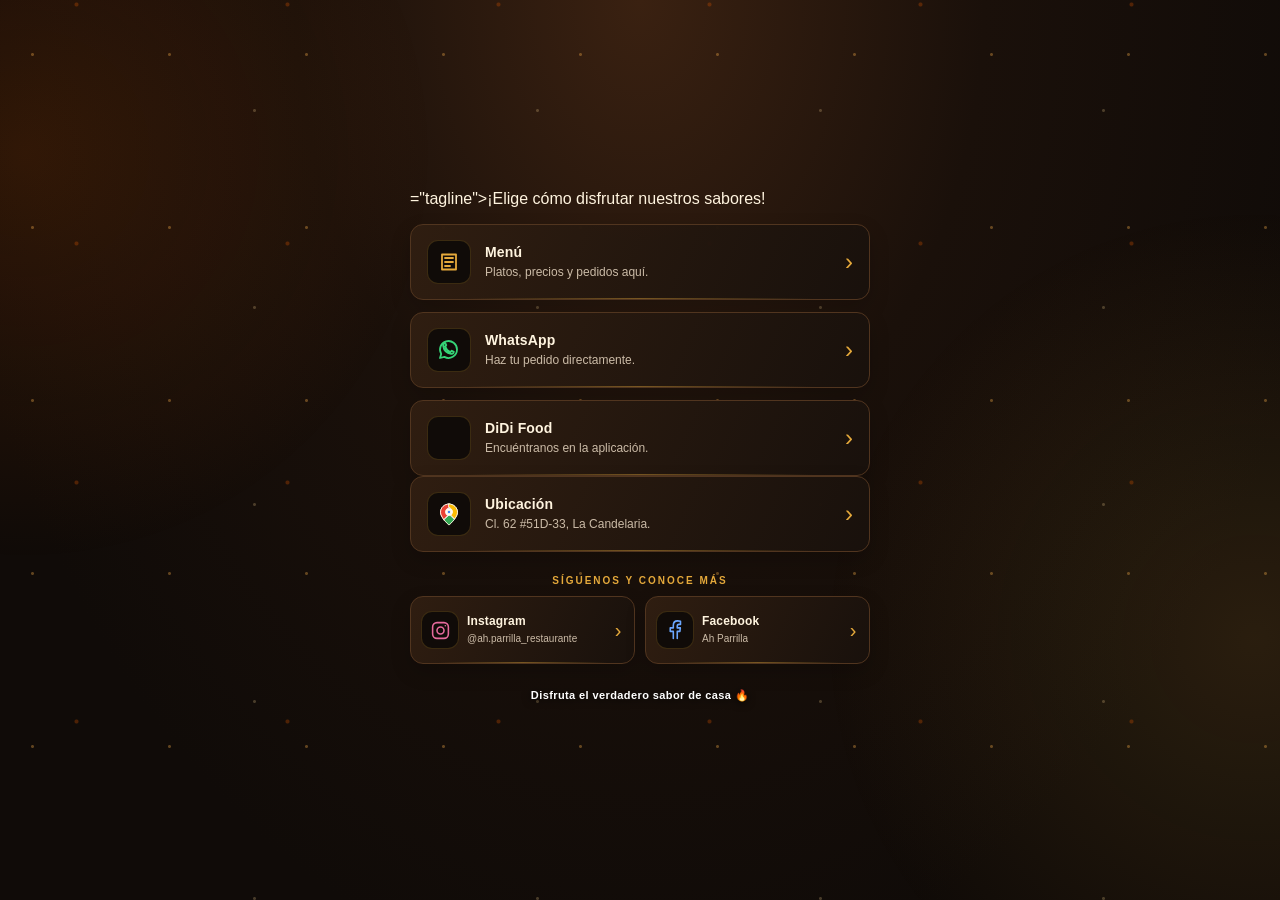
==== enlaces/index.html @ 78e2817c "Corregir bloque del video de fondo en página de enlaces" ====
<!DOCTYPE html>
<html lang="es">
<head>
  <meta charset="UTF-8">
  <meta name="viewport" content="width=device-width, initial-scale=1.0">
  <meta name="theme-color" content="#100b08">
  <meta name="description" content="Encuentra el menú, pide a domicilio por WhatsApp o DiDi Food y sigue a AH Parrilla en redes sociales.">
  <meta http-equiv="Cache-Control" content="no-cache, no-store, must-revalidate">
  <meta http-equiv="Pragma" content="no-cache">
  <meta http-equiv="Expires" content="0">
  <title>AH Parrilla | Pide y conéctate</title>
  <style>
    :root{color-scheme:dark;--bg:#100b08;--panel:#1b120c;--gold:#e5a93b;--orange:#d35400;--cream:#fff4df;--muted:#cbbba7;--line:#51351f}
    *{box-sizing:border-box}
    body{margin:0;min-height:100vh;padding:28px 16px 36px;background:radial-gradient(ellipse at 50% 0%,#3a2111 0%,#1a100a 38%,var(--bg) 78%);color:var(--cream);font-family:Arial,Helvetica,sans-serif;display:flex;justify-content:center;isolation:isolate;overflow-x:hidden}
    body::before,body::after{content:"";position:fixed;inset:-25%;z-index:-1;pointer-events:none}
    body::before{background:radial-gradient(circle at 18% 28%,rgba(211,84,0,.16),transparent 22%),radial-gradient(circle at 82% 64%,rgba(229,169,59,.12),transparent 24%);animation:ambientGlow 9s ease-in-out infinite alternate}
    body::after{opacity:.42;background-image:radial-gradient(circle,rgba(255,181,77,.8) 0 1px,transparent 2px),radial-gradient(circle,rgba(211,84,0,.75) 0 1.5px,transparent 2.5px),radial-gradient(circle,rgba(255,220,151,.55) 0 1px,transparent 2px);background-size:137px 173px,211px 239px,283px 197px;background-position:10px 20px,80px 110px,150px 40px;animation:emberDrift 22s linear infinite}
    .page{width:min(100%,460px);margin:auto;position:relative;z-index:1}
    /* Fuego orgánico en varias capas, con textura turbulenta y profundidad visual. */
    .fire-backdrop{position:fixed;inset:auto 0 0;height:min(54vh,460px);z-index:0;pointer-events:none;overflow:hidden;opacity:.7;perspective:700px;mask-image:linear-gradient(to top,#000 0%,rgba(0,0,0,.96) 57%,transparent 100%);-webkit-mask-image:linear-gradient(to top,#000 0%,rgba(0,0,0,.96) 57%,transparent 100%)}
    .fire-backdrop video{position:absolute;inset:0;width:100%;height:100%;object-fit:cover;object-position:center bottom;filter:saturate(1.15) contrast(1.08)}
    .brand{text-align:center;margin-bottom:24px}
    .brand-mark{width:76px;height:76px;margin:0 auto 13px;border:1px solid rgba(229,169,59,.65);border-radius:50%;display:grid;place-items:center;background:linear-gradient(145deg,#38200e,#120c08);box-shadow:0 0 35px rgba(211,84,0,.2);animation:brandPulse 3.8s ease-in-out infinite}
    .brand-mark svg{width:43px;height:43px}
    .eyebrow{margin:0 0 5px;color:var(--gold);font-size:11px;font-weight:800;letter-spacing:3px}
    h1{margin:0;color:var(--cream);font-family:Georgia,"Times New Roman",serif;font-size:30px;font-weight:700;letter-spacing:1.5px}
    .tagline{margin:9px 0 0;color:var(--muted);font-size:14px;line-height:1.5}
    .links{display:grid;gap:12px}
    .link{position:relative;isolation:isolate;overflow:hidden;min-height:76px;padding:14px 16px;display:flex;align-items:center;gap:14px;border:1px solid var(--line);border-radius:13px;background:linear-gradient(115deg,rgba(48,30,17,.98),rgba(25,17,12,.98));color:var(--cream);text-decoration:none;box-shadow:0 8px 20px rgba(0,0,0,.18);transition:transform .3s ease,border-color .3s ease,background .3s ease,box-shadow .3s ease;animation:linkFloat 6s ease-in-out infinite}
    .link::before{content:"";position:absolute;inset:-30% auto -30% -55%;width:38%;z-index:-1;background:linear-gradient(100deg,transparent,rgba(255,210,132,.17),transparent);transform:skewX(-18deg);animation:linkShine 7s ease-in-out infinite}
    .link::after{content:"";position:absolute;inset:auto 12% 0;height:1px;background:linear-gradient(90deg,transparent,rgba(229,169,59,.8),transparent);opacity:.55;z-index:-1}
    .links .link:nth-child(2){animation-delay:.7s}.links .link:nth-child(3){animation-delay:1.4s}
    .socials .link:nth-child(2){animation-delay:1s}
    .link:hover{transform:translateY(-4px) scale(1.012);border-color:rgba(229,169,59,.9);background:linear-gradient(115deg,rgba(67,39,17,.99),rgba(31,19,11,.99));box-shadow:0 12px 28px rgba(0,0,0,.3),0 0 22px rgba(211,84,0,.2)}
    .link:active{transform:scale(.98);border-color:var(--gold);background:#2a1a0e;box-shadow:0 0 18px rgba(229,169,59,.24)}
    .link:focus-visible{outline:2px solid var(--gold);outline-offset:3px}
    .icon{width:44px;height:44px;flex:0 0 44px;border-radius:11px;display:grid;place-items:center;background:#100b08;border:1px solid rgba(229,169,59,.2)}
    .icon svg{width:24px;height:24px;fill:none;stroke:currentColor;stroke-width:1.8;stroke-linecap:round;stroke-linejoin:round}
    .copy{min-width:0;flex:1}
    .copy strong{display:block;font-size:14px;letter-spacing:.15px;text-transform:capitalize}
    .copy small{display:block;margin-top:4px;color:var(--muted);font-size:12px;line-height:1.35}
    .arrow{color:var(--gold);font-size:24px;line-height:1}
    .menu .icon{color:var(--gold)}
    .whatsapp .icon{color:#35d477}
    .didi .icon{color:#ff8a43}
    .instagram .icon{color:#e66a9c}
    .facebook .icon{color:#6ba7ff}
    .section-label{margin:23px 0 10px;color:var(--gold);font-size:10px;font-weight:800;letter-spacing:2px;text-align:center}
    .socials{display:grid;grid-template-columns:1fr 1fr;gap:10px}
    .socials .link{min-height:68px;padding:11px 10px;gap:8px}
    .socials .icon{width:38px;height:38px;flex:0 0 38px}
    .socials .icon svg{width:21px;height:21px}
    .socials .copy{flex:1;min-width:0;overflow-wrap:anywhere}
    .socials .copy strong{font-size:12px}
    .socials .copy small{font-size:10px;overflow-wrap:anywhere}
    .socials .arrow{flex:0 0 12px;text-align:center;font-size:20px}
    @media(max-width:370px){.socials{grid-template-columns:1fr}}
    footer{margin-top:25px;text-align:center;color:#fff;font-size:11px;font-weight:600;letter-spacing:.4px;text-shadow:0 1px 8px rgba(0,0,0,.9)}
    @keyframes fireDepth{0%{transform:translate3d(-1.5%,0,0) scaleY(.92) skewX(-1deg)}45%{transform:translate3d(1%, -5px,0) scaleY(1.06) skewX(1deg)}100%{transform:translate3d(-.5%,2px,0) scaleY(.97) skewX(-.5deg)}}
    @keyframes corePulse{from{opacity:.58;transform:scaleX(.94)}to{opacity:.95;transform:scaleX(1.05)}}
    @keyframes ambientGlow{from{transform:translate3d(-2%,0,0) scale(1)}to{transform:translate3d(2%,2%,0) scale(1.08)}}
    @keyframes emberDrift{from{transform:translate3d(0,3%,0)}to{transform:translate3d(-2%,-5%,0)}}
    @keyframes brandPulse{0%,100%{box-shadow:0 0 24px rgba(211,84,0,.16),inset 0 0 12px rgba(229,169,59,.04)}50%{box-shadow:0 0 42px rgba(211,84,0,.34),inset 0 0 18px rgba(229,169,59,.12)}}
    @keyframes linkFloat{0%,100%{translate:0 0}50%{translate:0 -2px}}
    @keyframes linkShine{0%,72%,100%{left:-55%;opacity:0}78%{opacity:1}92%{left:125%;opacity:0}}
    @media(prefers-reduced-motion:reduce){*,*::before,*::after{animation:none!important;scroll-behavior:auto!important;transition:none!important}}
  </style>
</head>
<body>
  <div class="fire-backdrop" aria-hidden="true">
    <video autoplay muted loop playsinline preload="metadata">
      <source src="ah-parrilla-fuego.mp4" type="video/mp4">
    </video>
  </div>
  <main class="page">="tagline">¡Elige cómo disfrutar nuestros sabores!</p>
    </header>

    <nav class="links" aria-label="Pedidos y menú">
      <a class="link menu" href="../index.html#carta">
        <span class="icon" aria-hidden="true"><svg viewBox="0 0 24 24"><path d="M5 4.5h14v15H5zM8 8h8M8 12h8M8 16h5"/></svg></span>
        <span class="copy"><strong>Menú</strong><small>Platos, precios y pedidos aquí.</small></span>
        <span class="arrow" aria-hidden="true">›</span>
      </a>
      <a class="link whatsapp" href="https://wa.me/573018259210?text=Hola%20AH%20Parrilla%2C%20quiero%20hacer%20un%20pedido." target="_blank" rel="noopener noreferrer">
        <span class="icon" aria-hidden="true"><svg viewBox="0 0 24 24"><path d="M20 11.5a8.5 8.5 0 0 1-12.6 7.4L3 20l1.2-4.1A8.5 8.5 0 1 1 20 11.5Z"/><path d="M8.5 8.5c.5 3 2 4.5 5 5.5l1.3-1.3 2 1c-.2 1.5-1.3 2.3-2.8 2.1-4.1-.7-7.1-3.7-7.8-7.8-.2-1.5.6-2.6 2.1-2.8l1 2-1.3 1.3Z"/></svg></span>
        <span class="copy"><strong>WhatsApp</strong><small>Haz tu pedido directamente.</small></span>
        <span class="arrow" aria-hidden="true">›</span>
      </a>
      <a class="link didi" href="https://oia.didiglobal.com/dlp/2hWUCP?share_media=WHATSAPP" target="_blank" rel="noopener noreferrer">
        <span class="icon" aria-hidden="true"><img src="https://web.didiglobal.com/images/logos/didi-food-logo-white.svg" alt="" style="width:30px;height:auto;display:block"></span>
        <span class="copy"><strong>DiDi Food</strong><small>Encuéntranos en la aplicación.</small></span>
        <span class="arrow" aria-hidden="true">›</span>
      </a>
    </nav>

    <nav class="links" aria-label="Ubicación">
      <a class="link ubicacion" href="https://www.google.com/maps/search/?api=1&query=Cl.%2062%20%2351D-33%2C%20La%20Candelaria%2C%20Medell%C3%ADn" target="_blank" rel="noopener noreferrer">
        <span class="icon maps-icon" aria-hidden="true"><svg viewBox="0 0 48 48" role="img">
          <path d="M24 4C14.6 4 7 11.4 7 20.6 7 31.7 24 46 24 46s17-14.3 17-25.4C41 11.4 33.4 4 24 4Z" fill="#4285F4"/>
          <path d="M24 4C14.6 4 7 11.4 7 20.6c0 4.7 3.2 10.1 6.8 14.8l8.1-9.1c-5.1-4.5-5.5-11.5 2.1-15.3Z" fill="#EA4335"/>
          <path d="M24 4c9.4 0 17 7.4 17 16.6 0 4.2-2.6 9-5.8 13.3l-8.4-8.6c5.2-5.1 4.2-11.7-2.8-14.9Z" fill="#FBBC04"/>
          <path d="M13.8 35.4C18.2 41.1 24 46 24 46s6.1-5.1 10.7-11.2l-9.8-9.4-11.1 10Z" fill="#34A853"/>
          <circle cx="24" cy="20" r="7" fill="#fff"/>
          <circle cx="24" cy="20" r="3.5" fill="#4285F4"/>
        </svg></span>
        <span class="copy"><strong>Ubicación</strong><small>Cl. 62 #51D-33, La Candelaria.</small></span>
        <span class="arrow" aria-hidden="true">›</span>
      </a>
    </nav>

    <p class="section-label">SÍGUENOS Y CONOCE MÁS</p>
    <nav class="socials" aria-label="Redes sociales">
      <a class="link instagram" href="https://www.instagram.com/ah.parrilla_restaurante/" target="_blank" rel="noopener noreferrer">
        <span class="icon" aria-hidden="true"><svg viewBox="0 0 24 24"><rect x="3" y="3" width="18" height="18" rx="5"/><circle cx="12" cy="12" r="4"/><path d="M17.5 6.5h.01"/></svg></span>
        <span class="copy"><strong>Instagram</strong><small>@ah.parrilla_restaurante</small></span>
        <span class="arrow" aria-hidden="true">›</span>
      </a>
      <a class="link facebook" href="https://www.facebook.com/share/1LySK3P2we/?mibextid=wwXIfr" target="_blank" rel="noopener noreferrer">
        <span class="icon" aria-hidden="true"><svg viewBox="0 0 24 24"><path d="M14 21v-8h3l.5-4H14V7c0-1.2.4-2 2-2h1.7V1.5C17 1.3 15.8 1 14.4 1 11.4 1 9.5 2.8 9.5 6.2V9H6v4h3.5v8"/></svg></span>
        <span class="copy"><strong>Facebook</strong><small>Ah Parrilla</small></span>
        <span class="arrow" aria-hidden="true">›</span>
      </a>
    </nav>
    <footer>Disfruta el verdadero sabor de casa 🔥</footer>
  </main>

  <script>
    // Esta página también limpia registros antiguos que puedan servir una versión guardada.
    window.addEventListener('load', async () => {
      try {
        if ('serviceWorker' in navigator) {
          const registros = await navigator.serviceWorker.getRegistrations();
          await Promise.all(registros.map(registro => registro.unregister()));
        }
        if ('caches' in window) {
          const nombres = await caches.keys();
          await Promise.all(nombres.map(nombre => caches.delete(nombre)));
        }
      } catch (error) {
        console.warn('No fue posible limpiar la caché anterior.', error);
      }
    });
  </script>
</body>
</html>
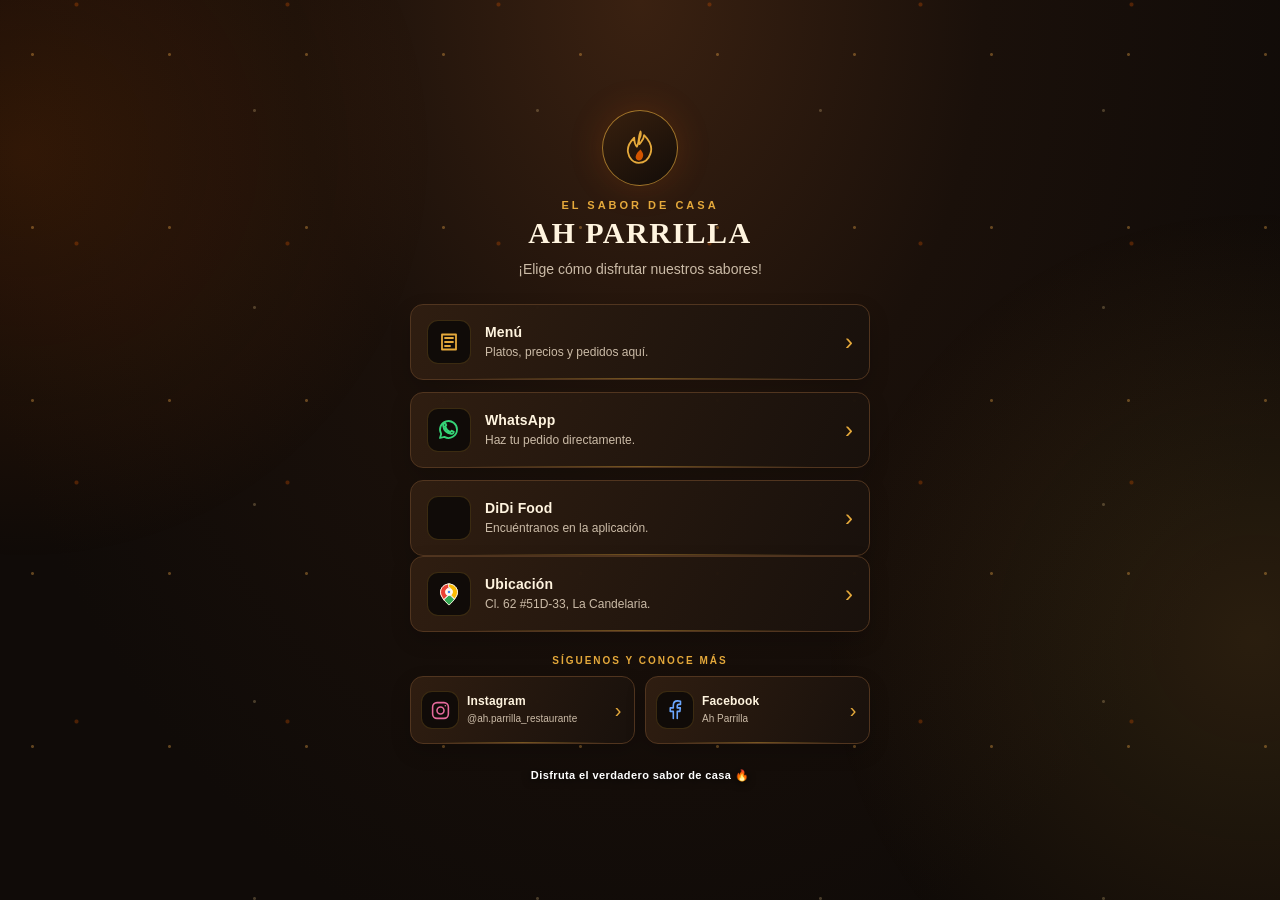
==== commit 90c5fcc9: "Restaurar encabezado de marca en página de enlaces" ====
--- a/enlaces/index.html
+++ b/enlaces/index.html
@@ -73,7 +73,17 @@
       <source src="ah-parrilla-fuego.mp4" type="video/mp4">
     </video>
   </div>
-  <main class="page">="tagline">¡Elige cómo disfrutar nuestros sabores!</p>
+  <main class="page">
+    <header class="brand">
+      <div class="brand-mark" aria-hidden="true">
+        <svg viewBox="0 0 48 48" fill="none" xmlns="http://www.w3.org/2000/svg">
+          <path d="M24 5c2 7-4 8-1 14 2-3 5-5 5-10 7 7 10 13 7 21-2 6-7 10-13 10S11 35 10 28c-1-6 2-11 7-16 0 6 1 8 3 10 3-5 1-10 4-17Z" stroke="#E5A93B" stroke-width="2" stroke-linejoin="round"/>
+          <path d="M24 25c3 4 4 6 2 10-1 2-3 3-5 2-4-2-3-7 3-12Z" fill="#D35400"/>
+        </svg>
+      </div>
+      <p class="eyebrow">EL SABOR DE CASA</p>
+      <h1>AH PARRILLA</h1>
+      <p class="tagline">¡Elige cómo disfrutar nuestros sabores!</p>
     </header>
 
     <nav class="links" aria-label="Pedidos y menú">
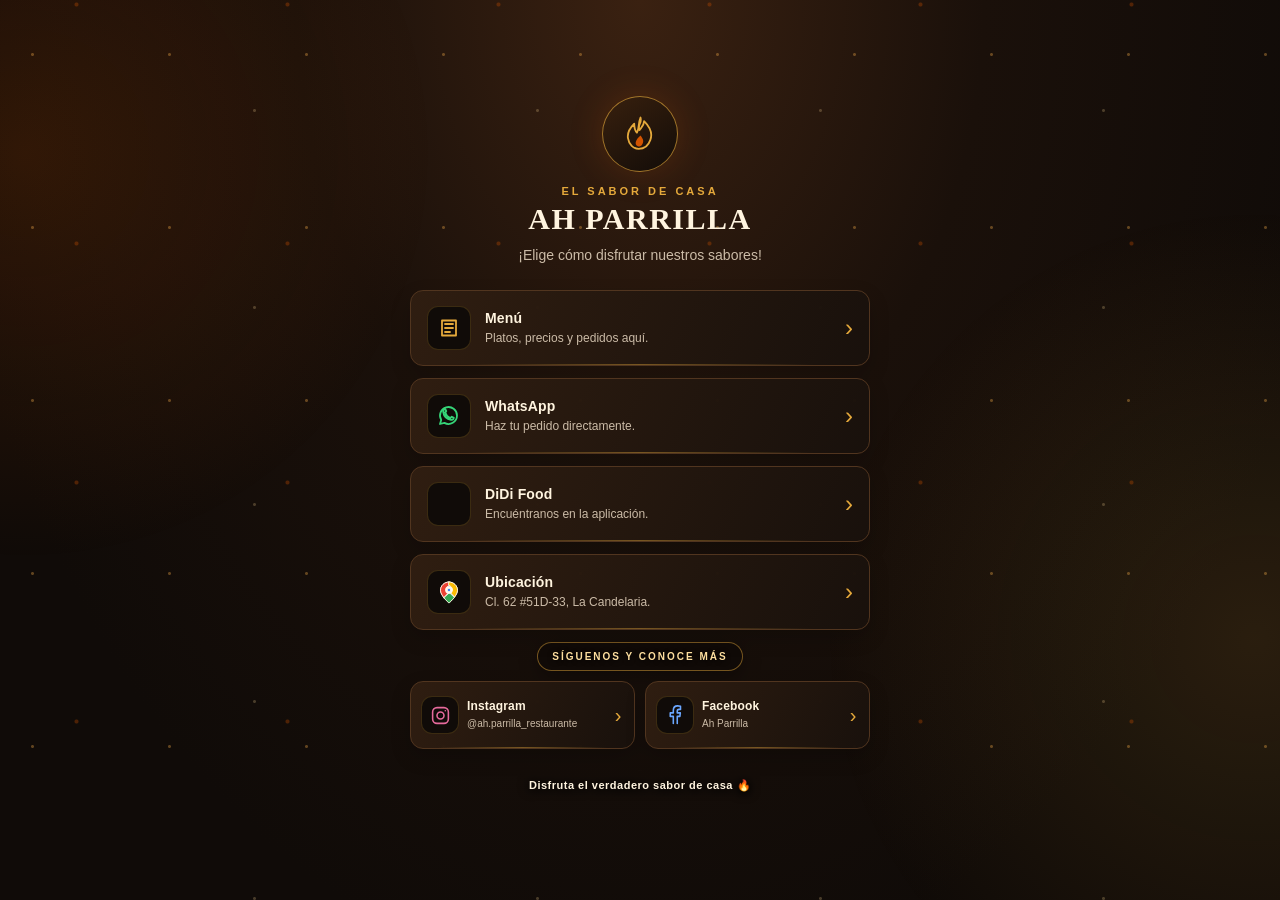
==== commit e223ac69: "Ajustar espacios de botones y contraste del título de redes" ====
--- a/enlaces/index.html
+++ b/enlaces/index.html
@@ -26,7 +26,7 @@
     .eyebrow{margin:0 0 5px;color:var(--gold);font-size:11px;font-weight:800;letter-spacing:3px}
     h1{margin:0;color:var(--cream);font-family:Georgia,"Times New Roman",serif;font-size:30px;font-weight:700;letter-spacing:1.5px}
     .tagline{margin:9px 0 0;color:var(--muted);font-size:14px;line-height:1.5}
-    .links{display:grid;gap:12px}
+    .links{display:grid;gap:12px}.links + .links{margin-top:12px}
     .link{position:relative;isolation:isolate;overflow:hidden;min-height:76px;padding:14px 16px;display:flex;align-items:center;gap:14px;border:1px solid var(--line);border-radius:13px;background:linear-gradient(115deg,rgba(48,30,17,.98),rgba(25,17,12,.98));color:var(--cream);text-decoration:none;box-shadow:0 8px 20px rgba(0,0,0,.18);transition:transform .3s ease,border-color .3s ease,background .3s ease,box-shadow .3s ease;animation:linkFloat 6s ease-in-out infinite}
     .link::before{content:"";position:absolute;inset:-30% auto -30% -55%;width:38%;z-index:-1;background:linear-gradient(100deg,transparent,rgba(255,210,132,.17),transparent);transform:skewX(-18deg);animation:linkShine 7s ease-in-out infinite}
     .link::after{content:"";position:absolute;inset:auto 12% 0;height:1px;background:linear-gradient(90deg,transparent,rgba(229,169,59,.8),transparent);opacity:.55;z-index:-1}
@@ -46,7 +46,7 @@
     .didi .icon{color:#ff8a43}
     .instagram .icon{color:#e66a9c}
     .facebook .icon{color:#6ba7ff}
-    .section-label{margin:23px 0 10px;color:var(--gold);font-size:10px;font-weight:800;letter-spacing:2px;text-align:center}
+    .section-label{display:table;margin:12px auto 10px;padding:8px 14px;border:1px solid rgba(229,169,59,.48);border-radius:999px;background:rgba(16,11,8,.94);color:#ffe0a0;font-size:10px;font-weight:800;letter-spacing:2px;text-align:center;text-shadow:0 1px 5px #000;box-shadow:0 5px 18px rgba(0,0,0,.35)}
     .socials{display:grid;grid-template-columns:1fr 1fr;gap:10px}
     .socials .link{min-height:68px;padding:11px 10px;gap:8px}
     .socials .icon{width:38px;height:38px;flex:0 0 38px}
@@ -56,7 +56,7 @@
     .socials .copy small{font-size:10px;overflow-wrap:anywhere}
     .socials .arrow{flex:0 0 12px;text-align:center;font-size:20px}
     @media(max-width:370px){.socials{grid-template-columns:1fr}}
-    footer{margin-top:25px;text-align:center;color:#fff;font-size:11px;font-weight:600;letter-spacing:.4px;text-shadow:0 1px 8px rgba(0,0,0,.9)}
+    footer{margin:18px 0 0;padding:12px 8px 4px;text-align:center;color:#fff4df;font-size:11px;font-weight:700;letter-spacing:.5px;text-shadow:0 2px 8px #000,0 0 12px rgba(0,0,0,.95)}
     @keyframes fireDepth{0%{transform:translate3d(-1.5%,0,0) scaleY(.92) skewX(-1deg)}45%{transform:translate3d(1%, -5px,0) scaleY(1.06) skewX(1deg)}100%{transform:translate3d(-.5%,2px,0) scaleY(.97) skewX(-.5deg)}}
     @keyframes corePulse{from{opacity:.58;transform:scaleX(.94)}to{opacity:.95;transform:scaleX(1.05)}}
     @keyframes ambientGlow{from{transform:translate3d(-2%,0,0) scale(1)}to{transform:translate3d(2%,2%,0) scale(1.08)}}
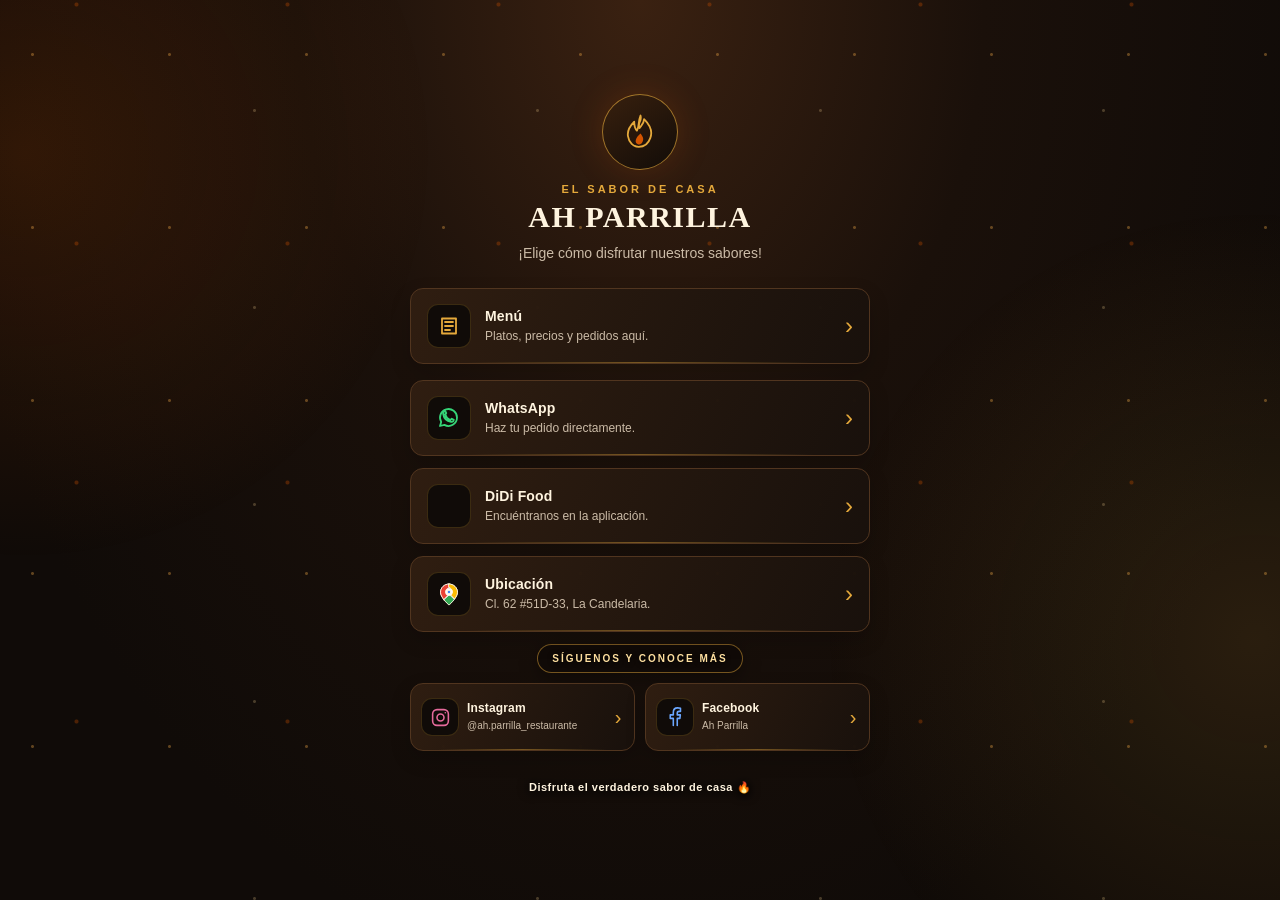
==== commit 2b7ce285: "Ajusta espacio entre menú y WhatsApp" ====
--- a/enlaces/index.html
+++ b/enlaces/index.html
@@ -26,7 +26,7 @@
     .eyebrow{margin:0 0 5px;color:var(--gold);font-size:11px;font-weight:800;letter-spacing:3px}
     h1{margin:0;color:var(--cream);font-family:Georgia,"Times New Roman",serif;font-size:30px;font-weight:700;letter-spacing:1.5px}
     .tagline{margin:9px 0 0;color:var(--muted);font-size:14px;line-height:1.5}
-    .links{display:grid;gap:12px}.links + .links{margin-top:12px}
+    .links{display:grid;gap:12px}.links + .links{margin-top:12px}.links[aria-label="Pedidos y menú"] .menu{margin-bottom:4px}
     .link{position:relative;isolation:isolate;overflow:hidden;min-height:76px;padding:14px 16px;display:flex;align-items:center;gap:14px;border:1px solid var(--line);border-radius:13px;background:linear-gradient(115deg,rgba(48,30,17,.98),rgba(25,17,12,.98));color:var(--cream);text-decoration:none;box-shadow:0 8px 20px rgba(0,0,0,.18);transition:transform .3s ease,border-color .3s ease,background .3s ease,box-shadow .3s ease;animation:linkFloat 6s ease-in-out infinite}
     .link::before{content:"";position:absolute;inset:-30% auto -30% -55%;width:38%;z-index:-1;background:linear-gradient(100deg,transparent,rgba(255,210,132,.17),transparent);transform:skewX(-18deg);animation:linkShine 7s ease-in-out infinite}
     .link::after{content:"";position:absolute;inset:auto 12% 0;height:1px;background:linear-gradient(90deg,transparent,rgba(229,169,59,.8),transparent);opacity:.55;z-index:-1}
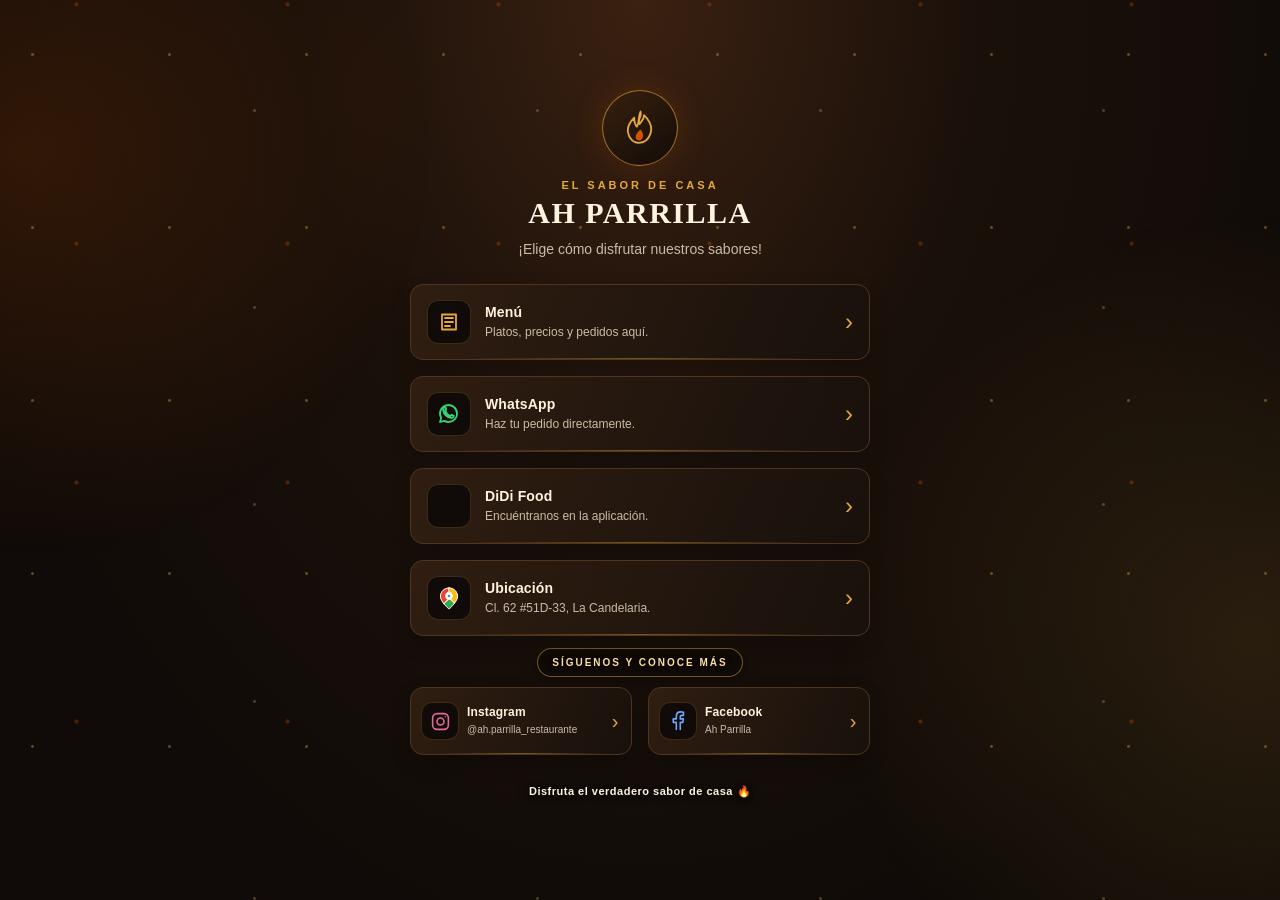
==== commit 0b4eb7c8: "Unifica la separación entre todos los botones" ====
--- a/enlaces/index.html
+++ b/enlaces/index.html
@@ -26,7 +26,7 @@
     .eyebrow{margin:0 0 5px;color:var(--gold);font-size:11px;font-weight:800;letter-spacing:3px}
     h1{margin:0;color:var(--cream);font-family:Georgia,"Times New Roman",serif;font-size:30px;font-weight:700;letter-spacing:1.5px}
     .tagline{margin:9px 0 0;color:var(--muted);font-size:14px;line-height:1.5}
-    .links{display:grid;gap:12px}.links + .links{margin-top:12px}.links[aria-label="Pedidos y menú"] .menu{margin-bottom:4px}
+    .links{display:grid;gap:16px}.links + .links{margin-top:16px}
     .link{position:relative;isolation:isolate;overflow:hidden;min-height:76px;padding:14px 16px;display:flex;align-items:center;gap:14px;border:1px solid var(--line);border-radius:13px;background:linear-gradient(115deg,rgba(48,30,17,.98),rgba(25,17,12,.98));color:var(--cream);text-decoration:none;box-shadow:0 8px 20px rgba(0,0,0,.18);transition:transform .3s ease,border-color .3s ease,background .3s ease,box-shadow .3s ease;animation:linkFloat 6s ease-in-out infinite}
     .link::before{content:"";position:absolute;inset:-30% auto -30% -55%;width:38%;z-index:-1;background:linear-gradient(100deg,transparent,rgba(255,210,132,.17),transparent);transform:skewX(-18deg);animation:linkShine 7s ease-in-out infinite}
     .link::after{content:"";position:absolute;inset:auto 12% 0;height:1px;background:linear-gradient(90deg,transparent,rgba(229,169,59,.8),transparent);opacity:.55;z-index:-1}
@@ -47,7 +47,7 @@
     .instagram .icon{color:#e66a9c}
     .facebook .icon{color:#6ba7ff}
     .section-label{display:table;margin:12px auto 10px;padding:8px 14px;border:1px solid rgba(229,169,59,.48);border-radius:999px;background:rgba(16,11,8,.94);color:#ffe0a0;font-size:10px;font-weight:800;letter-spacing:2px;text-align:center;text-shadow:0 1px 5px #000;box-shadow:0 5px 18px rgba(0,0,0,.35)}
-    .socials{display:grid;grid-template-columns:1fr 1fr;gap:10px}
+    .socials{display:grid;grid-template-columns:1fr 1fr;gap:16px}
     .socials .link{min-height:68px;padding:11px 10px;gap:8px}
     .socials .icon{width:38px;height:38px;flex:0 0 38px}
     .socials .icon svg{width:21px;height:21px}
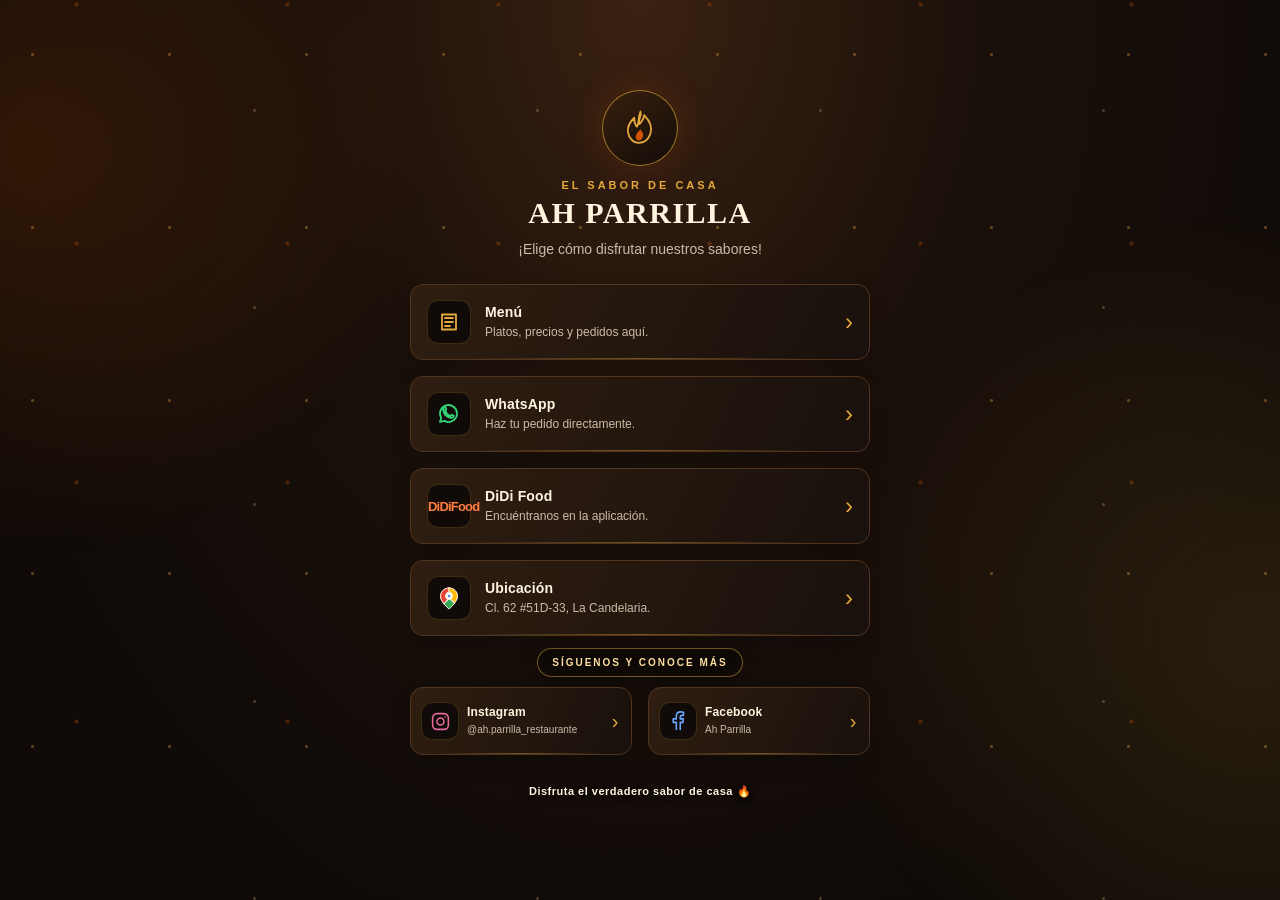
==== commit 0dc11f77: "Actualiza el logo DiDi Food en naranja" ====
--- a/enlaces/index.html
+++ b/enlaces/index.html
@@ -43,7 +43,7 @@
     .arrow{color:var(--gold);font-size:24px;line-height:1}
     .menu .icon{color:var(--gold)}
     .whatsapp .icon{color:#35d477}
-    .didi .icon{color:#ff8a43}
+    .didi .icon{color:#ff8a43}.didi-wordmark{color:#ff7d41;font-size:13px;font-weight:900;letter-spacing:-.8px;white-space:nowrap;text-shadow:0 0 10px rgba(255,125,65,.18)}
     .instagram .icon{color:#e66a9c}
     .facebook .icon{color:#6ba7ff}
     .section-label{display:table;margin:12px auto 10px;padding:8px 14px;border:1px solid rgba(229,169,59,.48);border-radius:999px;background:rgba(16,11,8,.94);color:#ffe0a0;font-size:10px;font-weight:800;letter-spacing:2px;text-align:center;text-shadow:0 1px 5px #000;box-shadow:0 5px 18px rgba(0,0,0,.35)}
@@ -98,7 +98,7 @@
         <span class="arrow" aria-hidden="true">›</span>
       </a>
       <a class="link didi" href="https://oia.didiglobal.com/dlp/2hWUCP?share_media=WHATSAPP" target="_blank" rel="noopener noreferrer">
-        <span class="icon" aria-hidden="true"><img src="https://web.didiglobal.com/images/logos/didi-food-logo-white.svg" alt="" style="width:30px;height:auto;display:block"></span>
+        <span class="icon" aria-hidden="true"><span class="didi-wordmark">DiDiFood</span></span>
         <span class="copy"><strong>DiDi Food</strong><small>Encuéntranos en la aplicación.</small></span>
         <span class="arrow" aria-hidden="true">›</span>
       </a>
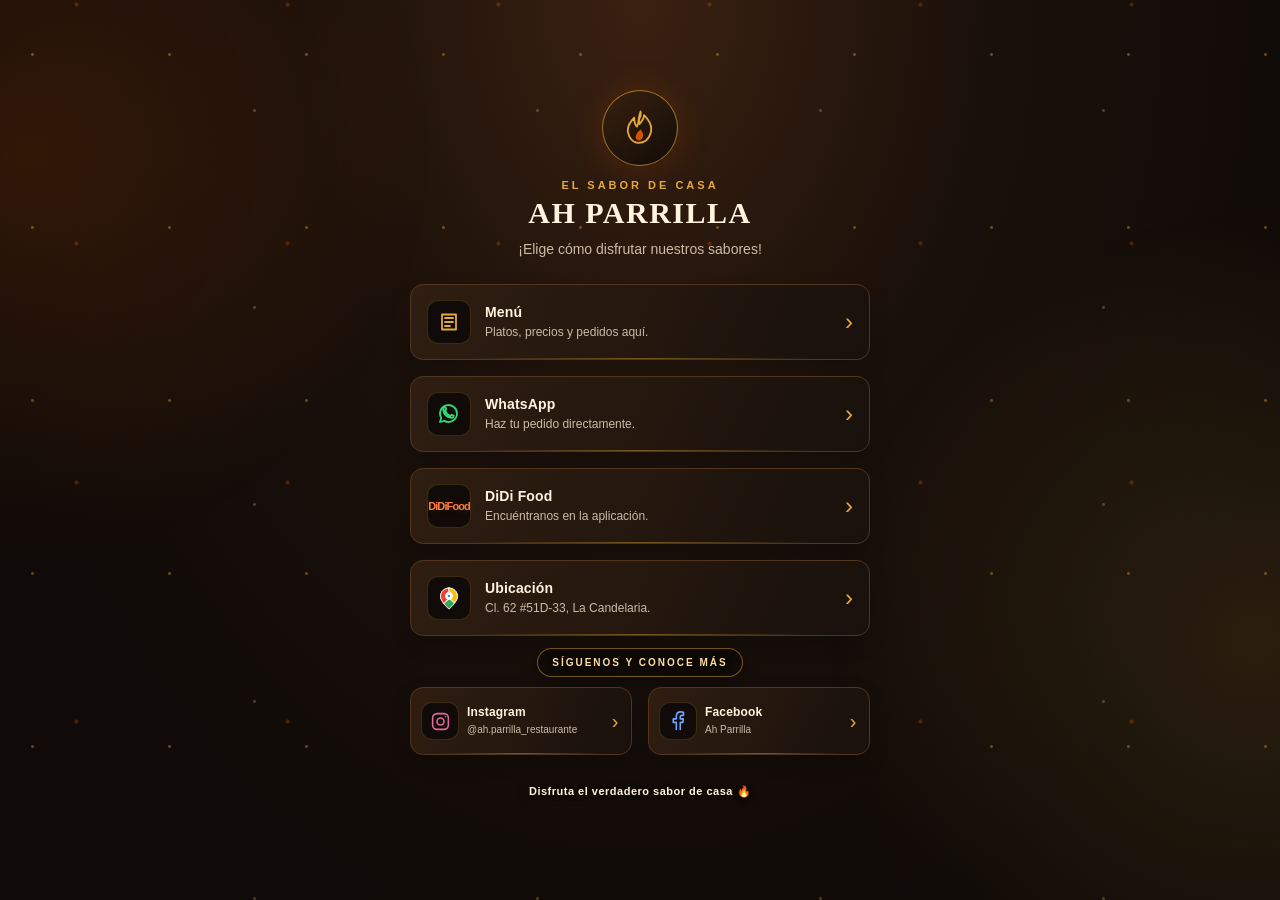
==== commit 86e65794: "Reduce ligeramente el tamaño del logo DiDi Food" ====
--- a/enlaces/index.html
+++ b/enlaces/index.html
@@ -43,7 +43,7 @@
     .arrow{color:var(--gold);font-size:24px;line-height:1}
     .menu .icon{color:var(--gold)}
     .whatsapp .icon{color:#35d477}
-    .didi .icon{color:#ff8a43}.didi-wordmark{color:#ff7d41;font-size:13px;font-weight:900;letter-spacing:-.8px;white-space:nowrap;text-shadow:0 0 10px rgba(255,125,65,.18)}
+    .didi .icon{color:#ff8a43}.didi-wordmark{color:#ff7d41;font-size:11px;font-weight:900;letter-spacing:-.9px;white-space:nowrap;text-shadow:0 0 10px rgba(255,125,65,.18)}
     .instagram .icon{color:#e66a9c}
     .facebook .icon{color:#6ba7ff}
     .section-label{display:table;margin:12px auto 10px;padding:8px 14px;border:1px solid rgba(229,169,59,.48);border-radius:999px;background:rgba(16,11,8,.94);color:#ffe0a0;font-size:10px;font-weight:800;letter-spacing:2px;text-align:center;text-shadow:0 1px 5px #000;box-shadow:0 5px 18px rgba(0,0,0,.35)}
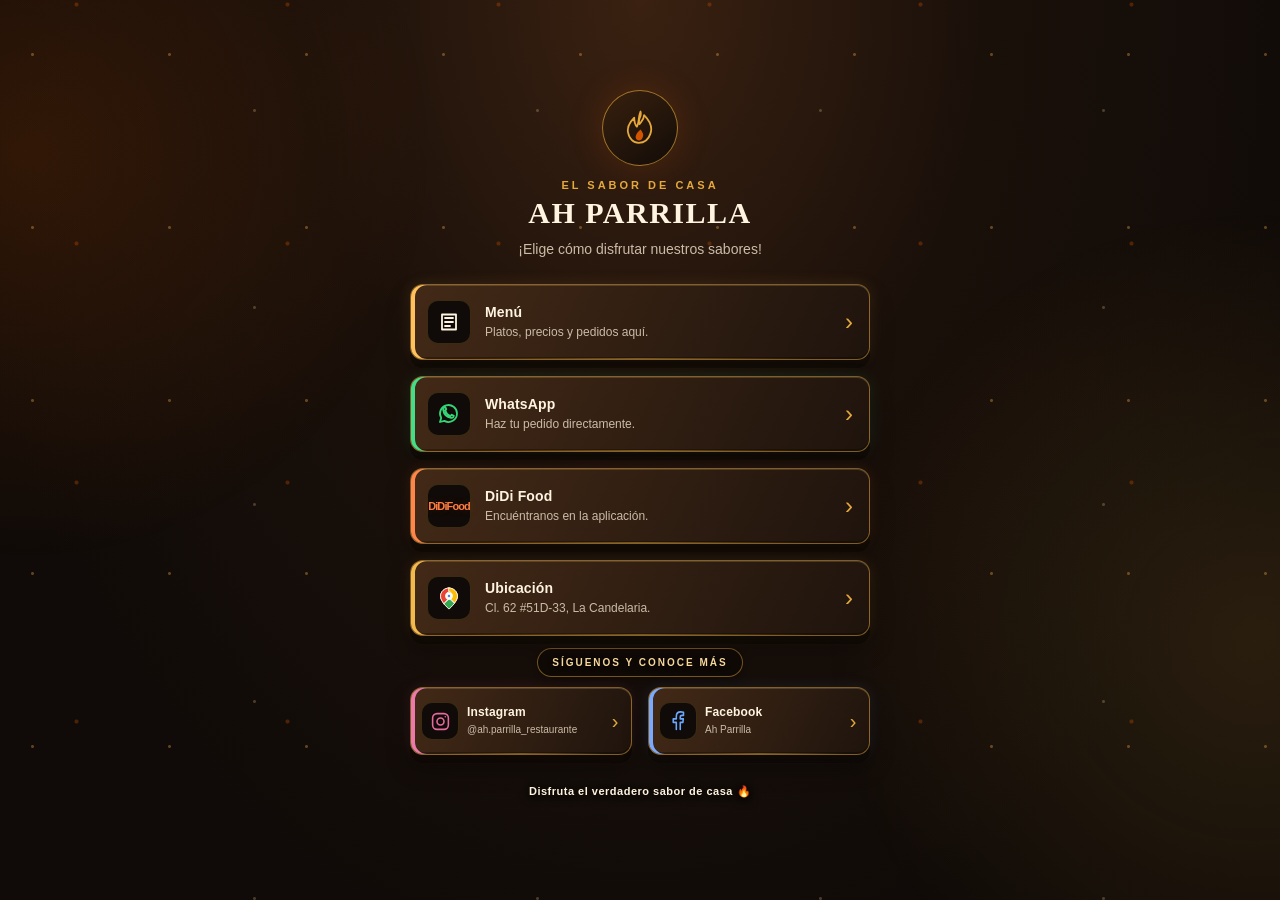
==== commit e1b3b7c7: "Add glowing ember accents and raised finish to link buttons" ====
--- a/enlaces/index.html
+++ b/enlaces/index.html
@@ -27,13 +27,13 @@
     h1{margin:0;color:var(--cream);font-family:Georgia,"Times New Roman",serif;font-size:30px;font-weight:700;letter-spacing:1.5px}
     .tagline{margin:9px 0 0;color:var(--muted);font-size:14px;line-height:1.5}
     .links{display:grid;gap:16px}.links + .links{margin-top:16px}
-    .link{position:relative;isolation:isolate;overflow:hidden;min-height:76px;padding:14px 16px;display:flex;align-items:center;gap:14px;border:1px solid var(--line);border-radius:13px;background:linear-gradient(115deg,rgba(48,30,17,.98),rgba(25,17,12,.98));color:var(--cream);text-decoration:none;box-shadow:0 8px 20px rgba(0,0,0,.18);transition:transform .3s ease,border-color .3s ease,background .3s ease,box-shadow .3s ease;animation:linkFloat 6s ease-in-out infinite}
+    .link{--ember:#ff9b35;position:relative;isolation:isolate;overflow:hidden;min-height:76px;padding:14px 16px;display:flex;align-items:center;gap:14px;border:1px solid rgba(229,169,59,.48);border-radius:13px;background:linear-gradient(115deg,rgba(68,42,23,.99),rgba(31,20,13,.99));color:var(--cream);text-decoration:none;box-shadow:inset 4px 0 0 var(--ember),inset 0 1px 0 rgba(255,231,187,.16),inset 0 -2px 0 rgba(0,0,0,.28),0 8px 0 rgba(12,7,4,.62),0 12px 24px rgba(0,0,0,.3),0 0 16px color-mix(in srgb,var(--ember) 12%,transparent);transition:transform .3s ease,border-color .3s ease,background .3s ease,box-shadow .3s ease;animation:linkFloat 6s ease-in-out infinite}
     .link::before{content:"";position:absolute;inset:-30% auto -30% -55%;width:38%;z-index:-1;background:linear-gradient(100deg,transparent,rgba(255,210,132,.17),transparent);transform:skewX(-18deg);animation:linkShine 7s ease-in-out infinite}
     .link::after{content:"";position:absolute;inset:auto 12% 0;height:1px;background:linear-gradient(90deg,transparent,rgba(229,169,59,.8),transparent);opacity:.55;z-index:-1}
     .links .link:nth-child(2){animation-delay:.7s}.links .link:nth-child(3){animation-delay:1.4s}
     .socials .link:nth-child(2){animation-delay:1s}
-    .link:hover{transform:translateY(-4px) scale(1.012);border-color:rgba(229,169,59,.9);background:linear-gradient(115deg,rgba(67,39,17,.99),rgba(31,19,11,.99));box-shadow:0 12px 28px rgba(0,0,0,.3),0 0 22px rgba(211,84,0,.2)}
-    .link:active{transform:scale(.98);border-color:var(--gold);background:#2a1a0e;box-shadow:0 0 18px rgba(229,169,59,.24)}
+    .link:hover{transform:translateY(-4px) scale(1.012);border-color:var(--ember);background:linear-gradient(115deg,rgba(83,49,24,.99),rgba(36,22,13,.99));box-shadow:inset 5px 0 0 var(--ember),inset 0 1px 0 rgba(255,231,187,.24),0 10px 0 rgba(12,7,4,.58),0 15px 30px rgba(0,0,0,.34),0 0 26px color-mix(in srgb,var(--ember) 28%,transparent)}
+    .link:active{transform:scale(.985);border-color:var(--ember);background:#2a1a0e;box-shadow:inset 5px 0 0 var(--ember),0 0 20px color-mix(in srgb,var(--ember) 25%,transparent)}
     .link:focus-visible{outline:2px solid var(--gold);outline-offset:3px}
     .icon{width:44px;height:44px;flex:0 0 44px;border-radius:11px;display:grid;place-items:center;background:#100b08;border:1px solid rgba(229,169,59,.2)}
     .icon svg{width:24px;height:24px;fill:none;stroke:currentColor;stroke-width:1.8;stroke-linecap:round;stroke-linejoin:round}
@@ -41,7 +41,7 @@
     .copy strong{display:block;font-size:14px;letter-spacing:.15px;text-transform:capitalize}
     .copy small{display:block;margin-top:4px;color:var(--muted);font-size:12px;line-height:1.35}
     .arrow{color:var(--gold);font-size:24px;line-height:1}
-    .menu .icon{color:var(--gold)}
+    .menu{--ember:#ffc15c}.whatsapp{--ember:#43df88}.didi{--ember:#ff8548}.ubicacion{--ember:#f2b94b}.instagram{--ember:#ed79aa}.facebook{--ember:#79aaff}\n    .menu .icon{color:var(--gold)}
     .whatsapp .icon{color:#35d477}
     .didi .icon{color:#ff8a43}.didi-wordmark{color:#ff7d41;font-size:11px;font-weight:900;letter-spacing:-.9px;white-space:nowrap;text-shadow:0 0 10px rgba(255,125,65,.18)}
     .instagram .icon{color:#e66a9c}
